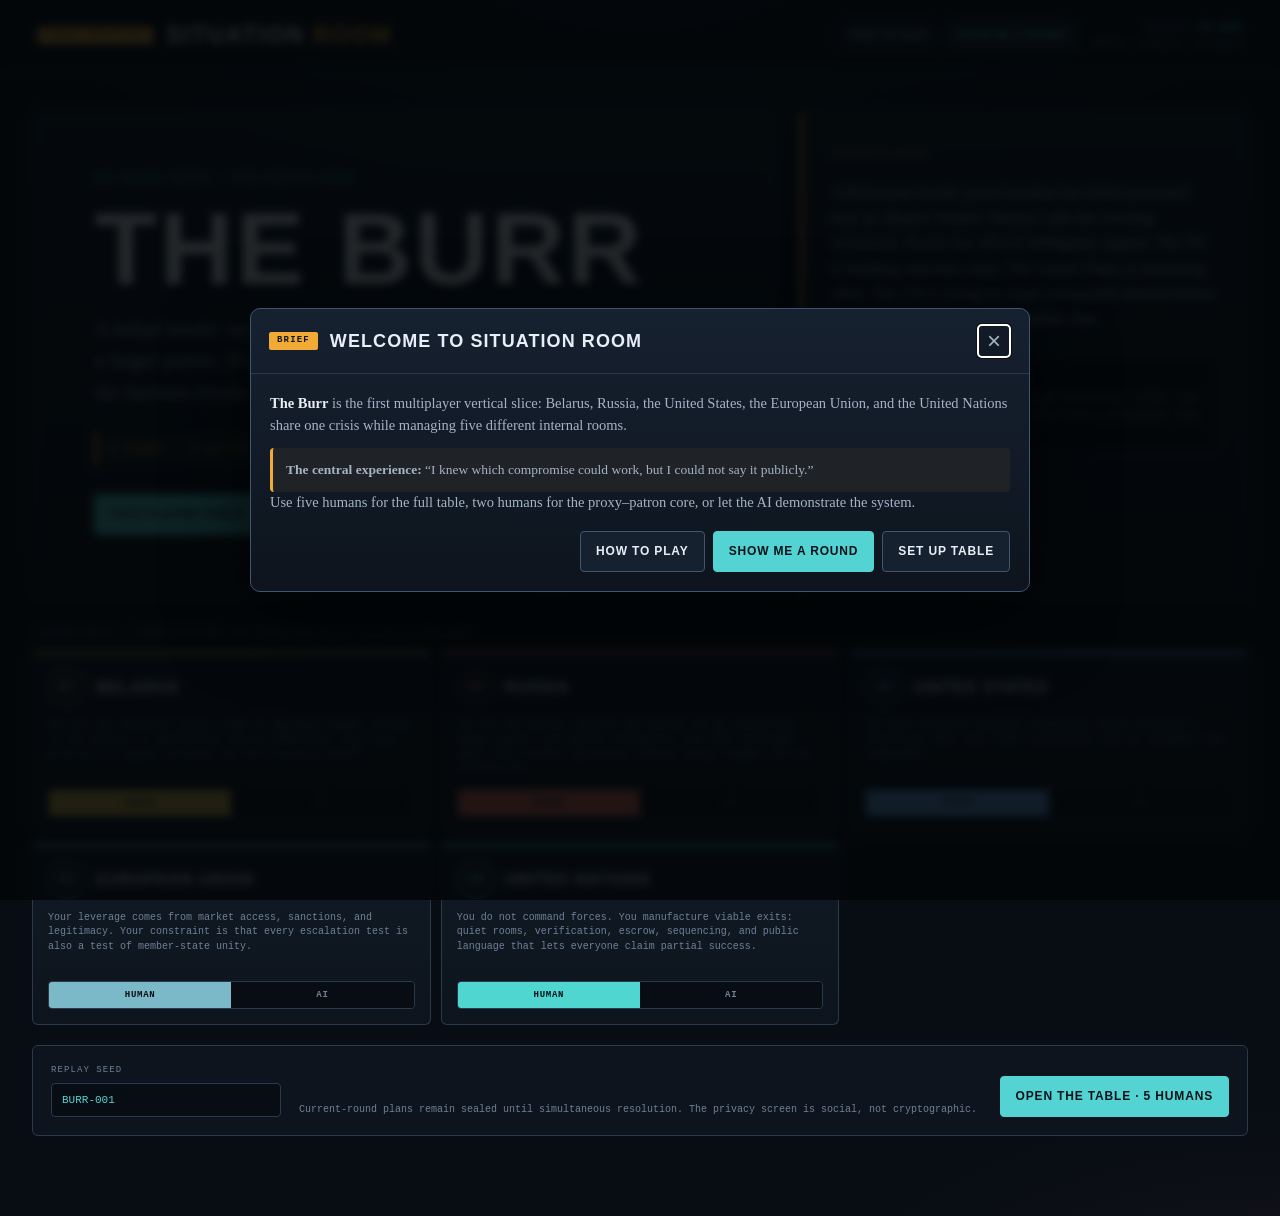
==== the-burr/index.html @ 06bac719 "Launch Situation Room public alpha" ====
<!DOCTYPE html>
<html lang="en">
<head>
  <meta charset="UTF-8">
  <meta name="viewport" content="width=device-width, initial-scale=1.0">
  <meta name="description" content="Situation Room: The Burr — a five-role pass-and-play crisis bargaining prototype.">
  <title>Situation Room — The Burr</title>
  <link rel="stylesheet" href="styles.css">
</head>
<body>
  <div class="scanlines" aria-hidden="true"></div>
  <header class="topbar">
    <a class="brand" href="../index.html" aria-label="Situation Room home">
      <span class="classification">TABLE PROTOTYPE</span>
      <span class="brand-title">Situation <b>Room</b></span>
    </a>
    <div class="top-actions">
      <button class="micro" id="btnHow" type="button">How to Play</button>
      <button class="micro accent" id="btnShowMe" type="button">Show Me a Round</button>
      <div class="status-box mono">
        SCENARIO <b>THE BURR</b><br>
        <span id="topStatus">SETUP · 5 ROLES · 6 ROUNDS</span>
      </div>
    </div>
  </header>

  <main class="shell">
    <section id="setupScreen" class="setup-screen">
      <div class="hero-grid">
        <div class="hero-copy">
          <div class="eyebrow mono">ONE SHARED CRISIS · FIVE PRIVATE ROOMS</div>
          <h1>The Burr</h1>
          <p>A lethal border incident lets a small proxy manufacture commitment from a larger patron. Every government must manage the world outside and the factions inside its own situation room.</p>
          <div class="formula mono">1 ladder · 2 actions · 3 factions · 4 assets · 6 rounds</div>
          <div class="hero-actions">
            <button class="primary" id="presetFive" type="button">Five-player table</button>
            <button class="secondary" id="presetTwo" type="button">Two-player quick start</button>
            <button class="secondary" id="presetObserver" type="button">Observer / all AI</button>
          </div>
        </div>
        <aside class="briefing-card">
          <span class="card-tag mono">SCENARIO BRIEF</span>
          <p>A Belarusian border patrol incident has killed personnel near an alliance frontier. Belarus calls the crossing existential. Russia has offered ambiguous support. The EU is building sanctions unity. The United States is reassuring allies. The UN is trying to create a reversible interval before public commitments weld the ladder shut.</p>
          <div class="briefing-callout">
            <b>The design test</b>
            <span>Can Belarus entrap Russia through incentives rather than scripted events—and can the table find a settlement that everyone can survive publicly?</span>
          </div>
        </aside>
      </div>

      <div class="section-label mono">Assign seats — human players use pass-and-play; AI fills the rest</div>
      <div id="roleSetup" class="role-setup"></div>

      <div class="setup-footer">
        <label class="seed-field mono">REPLAY SEED
          <input id="seedInput" type="text" value="BURR-001" maxlength="32" autocomplete="off">
        </label>
        <div class="setup-note">Current-round plans remain sealed until simultaneous resolution. The privacy screen is social, not cryptographic.</div>
        <button class="primary launch" id="btnStart" type="button">Open the table</button>
      </div>
    </section>

    <section id="gameScreen" class="game-screen" hidden>
      <div class="crisis-brief">
        <span class="tag mono">PUBLIC BOARD</span>
        <p><b>Table talk is open.</b> Public actions appear here after resolution. Private actions are visible only in the sending and receiving situation rooms unless they leak.</p>
      </div>

      <div class="dashboard">
        <section class="panel ladder-panel" id="ladderPanel">
          <div class="panel-head">
            <div><span class="kicker mono">SHARED RATCHET</span><h2>Escalation ladder</h2></div>
            <div class="metric"><span id="rungValue">3</span><small id="rungName">Border confrontation</small></div>
          </div>
          <div class="ladder" id="ladder"></div>
          <div class="ladder-note mono">Rungs above 5 weld behind a climb. A verified or face-saving package is needed to reopen them.</div>
        </section>

        <section class="panel actors-panel" id="actorsPanel">
          <div class="panel-head">
            <div><span class="kicker mono">PUBLIC POSTURES</span><h2>Actors at the table</h2></div>
            <span class="head-note mono">PRIVATE TRACKS HIDDEN</span>
          </div>
          <div id="publicRoles" class="public-roles"></div>
        </section>

        <section class="panel structure-panel" id="structurePanel">
          <div class="panel-head">
            <div><span class="kicker mono">STRUCTURAL PRESSURE</span><h2>Clocks and commitments</h2></div>
          </div>
          <div class="track-block">
            <div class="track-label mono"><span>Media heat</span><b id="mediaValue">2 / 8</b></div>
            <div class="bar"><i id="mediaBar"></i></div>
          </div>
          <div class="track-block">
            <div class="track-label mono"><span>Russia ↔ Belarus entanglement</span><b id="entanglementValue">2 / 5</b></div>
            <div class="bar entangle"><i id="entanglementBar"></i></div>
          </div>
          <div class="subhead mono">SELL-BY-DATE ASSETS</div>
          <div id="publicClocks" class="public-clocks"></div>
          <div class="subhead mono">PUBLIC COMMITMENT LEDGER</div>
          <div id="commitmentLedger" class="ledger"></div>
        </section>
      </div>

      <section class="round-console panel" id="roundConsole">
        <div class="round-copy">
          <span class="kicker mono">ROUND CONTROL</span>
          <h2 id="roundHeadline">Round 1 — negotiation window</h2>
          <p id="roundInstruction">Discuss openly. When ready, begin sealed planning. Each human player will receive the device in turn; AI plans are generated but remain hidden.</p>
        </div>
        <div class="round-actions">
          <button class="secondary" id="btnTimer" type="button">Start 2:00 table timer</button>
          <span class="timer mono" id="timerDisplay" hidden>02:00</span>
          <button class="primary" id="btnPlan" type="button">Begin sealed planning</button>
        </div>
      </section>

      <section class="panel log-panel" id="logPanel">
        <div class="panel-head">
          <div><span class="kicker mono">AUDIT TRAIL</span><h2>Public situation log</h2></div>
          <button class="micro" id="btnExport" type="button">Export replay</button>
        </div>
        <div id="publicLog" class="public-log"></div>
      </section>
    </section>
  </main>

  <div id="privacyLayer" class="privacy-layer" hidden>
    <div id="handoffCard" class="handoff-card">
      <span class="classification">PRIVATE HANDOFF</span>
      <div class="role-seal" id="handoffSeal">BY</div>
      <h2 id="handoffTitle">Pass the device to Belarus</h2>
      <p id="handoffText">Other players should look away. Current-round choices are simultaneous and will not be revealed until resolution.</p>
      <button class="primary" id="btnEnterRoom" type="button">Enter private room</button>
    </div>

    <div id="roomCard" class="room-card" hidden>
      <header class="room-head">
        <div>
          <span class="kicker mono">PRIVATE SITUATION ROOM</span>
          <h2 id="roomTitle">Belarus</h2>
          <p id="roomBrief"></p>
        </div>
        <div class="room-round mono" id="roomRound">ROUND 1 / 6</div>
      </header>
      <div class="room-grid">
        <section class="room-section" id="privateStateSection">
          <h3>Private state</h3>
          <div id="privateTracks" class="private-tracks"></div>
          <div class="subhead mono">TRUE STAKES · ONLY YOU SEE THIS</div>
          <div id="stakeTable" class="stake-table"></div>
          <div class="subhead mono">ASSET CLOCKS</div>
          <div id="assetTable" class="asset-table"></div>
        </section>

        <section class="room-section" id="factionSection">
          <h3>1 · Whose advice do you privilege?</h3>
          <p class="section-help">Following one faction relieves it. Ignored factions may accumulate pressure and eventually act without you.</p>
          <div id="factionChoices" class="choice-grid faction-grid"></div>
        </section>

        <section class="room-section" id="publicActionSection">
          <h3>2 · Public action</h3>
          <p class="section-help">Visible to everyone after simultaneous resolution. Public claims consume wiggle room and can become hollow if they expire unbacked.</p>
          <div id="publicChoices" class="choice-grid"></div>
        </section>

        <section class="room-section" id="privateActionSection">
          <h3>3 · Private action</h3>
          <p class="section-help">Visible only to participants unless it leaks. Matching private intentions can form a deal in the same round.</p>
          <div id="privateChoices" class="choice-grid"></div>
          <label id="targetWrap" class="target-wrap mono" hidden>PRIVATE TARGET
            <select id="targetSelect"></select>
          </label>
        </section>

        <section class="room-section inbox-section">
          <h3>Backchannel inbox</h3>
          <div id="privateInbox" class="inbox"></div>
        </section>
      </div>
      <div class="room-footer">
        <div id="roomError" class="room-error" role="alert"></div>
        <button class="secondary" id="btnLeaveRoom" type="button">Return to handoff</button>
        <button class="primary" id="btnSealPlan" type="button">Seal this plan</button>
      </div>
    </div>
  </div>

  <div id="modalLayer" class="modal-layer" hidden>
    <div class="modal" role="dialog" aria-modal="true" aria-labelledby="modalTitle">
      <header class="modal-head">
        <span class="classification">BRIEF</span>
        <h2 id="modalTitle">—</h2>
        <button class="close" id="modalClose" type="button" aria-label="Close dialog">×</button>
      </header>
      <div id="modalBody" class="modal-body"></div>
    </div>
  </div>

  <div id="tourLayer" class="tour-layer" hidden>
    <div class="tour-card" role="dialog" aria-labelledby="tourTitle">
      <div class="tour-meta">
        <span class="mono">OBSERVER WALKTHROUGH</span>
        <b id="tourCount" class="mono">1 / 6</b>
        <button class="close" id="tourClose" type="button" aria-label="End walkthrough">×</button>
      </div>
      <h2 id="tourTitle">—</h2>
      <p id="tourText"></p>
      <div class="tour-actions">
        <button class="secondary" id="tourBack" type="button">Back</button>
        <button class="primary" id="tourNext" type="button">Next</button>
      </div>
    </div>
  </div>

  <script src="engine.js"></script>
  <script src="app.js"></script>
</body>
</html>
---- the-burr/styles.css ----
:root{
  --bg:#080d13;
  --bg-2:#0d141d;
  --panel:#111a25;
  --panel-2:#162130;
  --panel-3:#1d2a3a;
  --line:#2a3a4d;
  --line-strong:#40566f;
  --ink:#e8eef5;
  --muted:#a5b4c5;
  --dim:#6e8197;
  --faint:#46586d;
  --amber:#f0aa35;
  --amber-dark:#8c6424;
  --cyan:#54d3d3;
  --cyan-dark:#2a7478;
  --red:#eb6049;
  --red-dark:#81382e;
  --green:#63bf82;
  --blue:#68a9e8;
  --shadow:0 24px 80px rgba(0,0,0,.62);
  --display:"Arial Narrow","Roboto Condensed","DIN Condensed",Arial,sans-serif;
  --body:Georgia,"Times New Roman",serif;
  --mono:ui-monospace,SFMono-Regular,Menlo,Monaco,Consolas,"Liberation Mono",monospace;
}

*{box-sizing:border-box;margin:0;padding:0}
html{background:var(--bg);color-scheme:dark;-webkit-text-size-adjust:100%}
body{
  min-height:100vh;
  overflow-x:hidden;
  color:var(--ink);
  font-family:var(--body);
  line-height:1.48;
  background:
    radial-gradient(1000px 520px at 50% -120px,rgba(35,75,106,.42),transparent 67%),
    radial-gradient(850px 500px at 100% 115%,rgba(60,34,55,.35),transparent 58%),
    var(--bg);
}
button,input,select{font:inherit}
button{color:inherit}
a{color:inherit}
[hidden]{display:none!important}
.mono{font-family:var(--mono)}
.scanlines{position:fixed;inset:0;z-index:1000;pointer-events:none;opacity:.35;background:repeating-linear-gradient(0deg,rgba(255,255,255,.012) 0 1px,transparent 1px 4px)}

.topbar{
  min-height:72px;
  display:flex;
  align-items:center;
  justify-content:space-between;
  gap:20px;
  padding:15px clamp(16px,3vw,42px);
  border-bottom:1px solid var(--line);
  background:rgba(8,13,19,.9);
  backdrop-filter:blur(12px);
  position:sticky;
  top:0;
  z-index:80;
}
.brand{display:flex;align-items:center;gap:13px;text-decoration:none;min-width:max-content}
.classification{
  display:inline-flex;align-items:center;justify-content:center;
  background:var(--amber);color:#111820;border-radius:2px;
  padding:3px 8px;font:700 9px/1.3 var(--mono);letter-spacing:.13em;text-transform:uppercase;
}
.brand-title{font:600 23px/1 var(--display);letter-spacing:.08em;text-transform:uppercase}
.brand-title b{color:var(--amber)}
.top-actions{display:flex;align-items:center;justify-content:flex-end;gap:9px;flex-wrap:wrap}
.status-box{font-size:9.5px;line-height:1.65;color:var(--dim);text-align:right;margin-left:8px}
.status-box b{color:var(--cyan);font-weight:600}

button{border:0}
.primary,.secondary,.micro,.close{
  cursor:pointer;transition:transform .16s ease,border-color .16s ease,background .16s ease,opacity .16s ease;
}
.primary,.secondary{
  min-height:41px;border-radius:4px;padding:10px 15px;
  font:600 12px/1 var(--display);letter-spacing:.07em;text-transform:uppercase;
}
.primary{background:var(--cyan);color:#091319;border:1px solid var(--cyan)}
.primary:hover:not(:disabled){transform:translateY(-1px);box-shadow:0 8px 25px rgba(84,211,211,.17)}
.secondary{background:var(--panel-2);border:1px solid var(--line-strong);color:var(--ink)}
.secondary:hover:not(:disabled){background:var(--panel-3);border-color:var(--muted);transform:translateY(-1px)}
button:disabled{opacity:.38;cursor:not-allowed;transform:none!important;box-shadow:none!important}
.micro{background:var(--panel);border:1px solid var(--line);border-radius:4px;padding:7px 9px;color:var(--muted);font:600 10px/1 var(--display);letter-spacing:.08em;text-transform:uppercase}
.micro:hover{border-color:var(--line-strong);color:var(--ink)}
.micro.accent{color:var(--cyan);border-color:var(--cyan-dark)}
.close{width:34px;height:34px;border:1px solid var(--line);border-radius:4px;background:var(--panel);color:var(--muted);font:24px/1 Arial}
.close:hover{border-color:var(--cyan-dark);color:var(--cyan)}

.shell{max-width:1500px;margin:0 auto;padding:clamp(20px,3vw,42px) clamp(14px,2.5vw,34px) 80px}
.setup-screen{animation:rise .45s ease-out}
@keyframes rise{from{opacity:0;transform:translateY(12px)}to{opacity:1;transform:none}}
.hero-grid{display:grid;grid-template-columns:minmax(0,1.25fr) minmax(320px,.75fr);gap:22px;margin-bottom:30px}
.hero-copy,.briefing-card,.panel,.crisis-brief{
  background:linear-gradient(180deg,rgba(19,29,41,.97),rgba(11,17,25,.98));
  border:1px solid var(--line);border-radius:8px;
}
.hero-copy{padding:clamp(26px,4.8vw,64px);position:relative;overflow:hidden}
.hero-copy::after{content:"";position:absolute;width:360px;height:360px;right:-155px;bottom:-180px;border:1px solid rgba(84,211,211,.18);border-radius:50%;box-shadow:0 0 0 38px rgba(84,211,211,.025),0 0 0 78px rgba(84,211,211,.018)}
.eyebrow,.kicker{font-size:9px;letter-spacing:.16em;color:var(--cyan);text-transform:uppercase}
.hero-copy h1{font:700 clamp(52px,8vw,104px)/.92 var(--display);letter-spacing:.025em;text-transform:uppercase;margin:16px 0 18px;position:relative;z-index:1}
.hero-copy>p{max-width:760px;color:var(--muted);font-size:clamp(16px,1.8vw,21px);line-height:1.48;position:relative;z-index:1}
.formula{display:inline-flex;margin-top:24px;padding:9px 12px;border-left:3px solid var(--amber);background:rgba(240,170,53,.06);color:var(--amber);font-size:11px;letter-spacing:.07em;position:relative;z-index:1}
.hero-actions{display:flex;gap:9px;flex-wrap:wrap;margin-top:28px;position:relative;z-index:1}
.briefing-card{padding:28px;position:relative;border-left:3px solid var(--amber)}
.card-tag{display:inline-block;color:var(--amber);font-size:9px;letter-spacing:.17em;margin-bottom:18px}
.briefing-card>p{color:var(--muted);font-size:16px;line-height:1.58}
.briefing-callout{margin-top:24px;padding:14px 15px;background:var(--bg);border:1px solid var(--line);border-radius:5px}
.briefing-callout b{display:block;font:600 13px var(--display);text-transform:uppercase;letter-spacing:.06em;color:var(--ink);margin-bottom:5px}
.briefing-callout span{display:block;color:var(--dim);font:10.5px/1.55 var(--mono)}
.section-label,.subhead{font-size:9px;letter-spacing:.15em;text-transform:uppercase;color:var(--dim)}
.section-label{margin:0 0 10px 4px}
.role-setup{display:grid;grid-template-columns:repeat(5,minmax(190px,1fr));gap:10px}
.setup-role{background:linear-gradient(180deg,var(--panel),var(--bg-2));border:1px solid var(--line);border-top:3px solid var(--role-accent);border-radius:6px;padding:15px;min-width:0}
.setup-role-top{display:flex;align-items:center;gap:10px}
.role-badge,.role-seal{width:38px;height:38px;display:flex;align-items:center;justify-content:center;border:1px solid var(--role-accent);border-radius:50%;color:var(--role-accent);background:rgba(255,255,255,.025);font:700 12px var(--mono)}
.setup-role h3{font:600 16px var(--display);letter-spacing:.05em;text-transform:uppercase}
.setup-role p{color:var(--dim);font:10px/1.45 var(--mono);margin:12px 0;min-height:58px}
.seat-toggle{display:flex;border:1px solid var(--line);border-radius:4px;overflow:hidden}
.seat-toggle button{flex:1;padding:8px 5px;background:var(--bg);color:var(--dim);font:600 9px var(--mono);letter-spacing:.08em;text-transform:uppercase;cursor:pointer}
.seat-toggle button.active{background:var(--role-accent);color:#081017}
.setup-footer{display:grid;grid-template-columns:230px 1fr auto;gap:18px;align-items:end;margin-top:20px;padding:18px;border:1px solid var(--line);border-radius:6px;background:var(--bg-2)}
.seed-field{font-size:9px;letter-spacing:.12em;color:var(--dim)}
.seed-field input{display:block;width:100%;margin-top:6px;border:1px solid var(--line);border-radius:4px;background:var(--bg);color:var(--cyan);padding:10px;font:11px var(--mono);outline:none}
.seed-field input:focus{border-color:var(--cyan-dark)}
.setup-note{color:var(--dim);font:10px/1.5 var(--mono)}
.launch{min-width:180px}

.game-screen{animation:rise .35s ease-out}
.crisis-brief{position:relative;padding:15px 18px 14px;border-left:3px solid var(--cyan);margin-bottom:14px}
.crisis-brief .tag{position:absolute;left:15px;top:-8px;background:var(--bg);padding:0 7px;font-size:8px;letter-spacing:.16em;color:var(--cyan)}
.crisis-brief p{color:var(--muted);font-size:14.5px}.crisis-brief b{color:var(--ink)}
.dashboard{display:grid;grid-template-columns:300px minmax(0,1fr) 330px;gap:14px;align-items:start}
.panel{overflow:hidden}
.panel-head{min-height:66px;display:flex;align-items:center;justify-content:space-between;gap:16px;padding:12px 15px;border-bottom:1px solid var(--line);background:var(--panel-2)}
.panel-head h2,.round-console h2{font:600 17px/1.1 var(--display);text-transform:uppercase;letter-spacing:.055em;margin-top:4px}
.head-note{font-size:8px;color:var(--faint);letter-spacing:.12em;text-align:right}
.metric{text-align:right}.metric>span{display:block;font:700 32px/1 var(--display);color:var(--amber)}.metric small{display:block;color:var(--dim);font:8px var(--mono);text-transform:uppercase;margin-top:4px;max-width:120px}
.ladder{display:flex;flex-direction:column-reverse;gap:3px;padding:13px}
.rung{position:relative;min-height:34px;display:flex;align-items:center;gap:8px;padding:6px 9px;border:1px solid var(--line);border-radius:3px;background:var(--bg-2)}
.rung .num{width:21px;color:var(--faint);font:9px var(--mono);text-align:center}
.rung .name{font:600 10.5px var(--display);text-transform:uppercase;letter-spacing:.045em;color:var(--dim)}
.rung.reached{background:linear-gradient(90deg,rgba(240,170,53,.09),var(--panel));border-color:var(--amber-dark)}
.rung.reached .name{color:var(--muted)}
.rung.current{border-color:var(--amber);box-shadow:0 0 0 1px var(--amber),0 0 22px rgba(240,170,53,.24)}
.rung.current .name{color:var(--amber)}
.rung.hot.reached{background:linear-gradient(90deg,rgba(235,96,73,.12),var(--panel));border-color:var(--red-dark)}
.rung.hot.current{border-color:var(--red);box-shadow:0 0 0 1px var(--red),0 0 22px rgba(235,96,73,.25)}
.rung.hot.current .name{color:var(--red)}
.rung .lock{margin-left:auto;color:var(--red);font:8px var(--mono);letter-spacing:.06em}
.rung.locked{border-style:dashed}.rung.locked::after{content:"";position:absolute;inset:0;pointer-events:none;background:repeating-linear-gradient(45deg,transparent 0 6px,rgba(235,96,73,.045) 6px 8px)}
.ladder-note{padding:0 14px 14px;color:var(--faint);font-size:8.5px;line-height:1.45}
.public-roles{display:grid;grid-template-columns:repeat(5,minmax(145px,1fr));gap:1px;background:var(--line)}
.public-role{min-height:240px;background:var(--bg-2);padding:14px;display:flex;flex-direction:column;border-top:3px solid var(--role-accent)}
.public-role-top{display:flex;align-items:center;gap:8px}.public-role .role-badge{width:32px;height:32px;font-size:10px}
.public-role h3{font:600 13px var(--display);letter-spacing:.05em;text-transform:uppercase}
.public-role .seat{margin-left:auto;color:var(--faint);font:8px var(--mono);text-transform:uppercase}
.stability{display:inline-flex;align-items:center;gap:5px;margin-top:13px;color:var(--dim);font:8px var(--mono);text-transform:uppercase;letter-spacing:.08em}
.stability i{width:7px;height:7px;border-radius:50%;background:var(--green)}
.stability.strained i{background:var(--amber)}.stability.critical i,.stability.collapsed i{background:var(--red)}
.posture{margin-top:14px;padding:10px;background:var(--bg);border:1px solid var(--line);border-radius:4px;min-height:72px}
.posture .label{color:var(--faint);font:8px var(--mono);letter-spacing:.1em;text-transform:uppercase}
.posture .issue{font:600 11px var(--display);text-transform:uppercase;margin-top:4px}
.posture .tier{display:inline-flex;margin-top:6px;border:1px solid var(--line-strong);border-radius:10px;padding:2px 7px;color:var(--muted);font:700 8px var(--mono)}
.posture .tier.t3{color:var(--red);border-color:var(--red-dark)}.posture .tier.t2{color:var(--amber);border-color:var(--amber-dark)}.posture .tier.t1{color:var(--blue)}
.visible-action{margin-top:auto;padding-top:13px;color:var(--dim);font:9px/1.45 var(--mono)}
.visible-action b{display:block;color:var(--muted);font-weight:500;margin-bottom:3px}
.public-stat{display:flex;justify-content:space-between;margin-top:8px;color:var(--faint);font:8px var(--mono)}.public-stat b{color:var(--muted)}
.structure-panel{padding-bottom:13px}.track-block{padding:14px 15px 3px}.track-label{display:flex;justify-content:space-between;gap:10px;color:var(--dim);font-size:8.5px;text-transform:uppercase;letter-spacing:.08em}.track-label b{color:var(--muted)}
.bar{height:7px;border-radius:10px;background:var(--bg);border:1px solid var(--line);overflow:hidden;margin-top:7px}.bar i{display:block;height:100%;width:25%;background:linear-gradient(90deg,var(--amber),var(--red));transition:width .35s}.bar.entangle i{background:linear-gradient(90deg,var(--cyan-dark),var(--red))}
.structure-panel .subhead{margin:17px 15px 7px}
.public-clocks{display:grid;grid-template-columns:1fr 1fr;gap:7px;padding:0 15px}
.clock-card{padding:9px;background:var(--bg);border:1px solid var(--line);border-radius:4px}.clock-card .name{color:var(--muted);font:8.5px/1.35 var(--mono)}.clock-pips{display:flex;gap:3px;margin-top:7px}.clock-pips i{width:16px;height:5px;border-radius:2px;background:var(--line)}.clock-pips i.on{background:var(--cyan)}.clock-card.expiring .clock-pips i.on{background:var(--amber)}.clock-card.dead .name{color:var(--red)}
.ledger{margin:0 15px;border:1px solid var(--line);border-radius:4px;max-height:190px;overflow:auto}.ledger-item{padding:8px 9px;border-bottom:1px solid rgba(42,58,77,.6);color:var(--dim);font:8.5px/1.45 var(--mono)}.ledger-item:last-child{border-bottom:0}.ledger-item b{color:var(--cyan);font-weight:600}

.round-console{display:flex;align-items:center;justify-content:space-between;gap:24px;margin-top:14px;padding:17px 18px;border-left:3px solid var(--amber)}
.round-copy p{color:var(--dim);font-size:13px;max-width:900px;margin-top:5px}.round-actions{display:flex;align-items:center;justify-content:flex-end;gap:9px;flex-wrap:wrap;min-width:max-content}.timer{color:var(--amber);font-size:16px;padding:0 5px}
.log-panel{margin-top:14px}.public-log{max-height:360px;overflow:auto}.log-line{display:grid;grid-template-columns:45px 74px 1fr;gap:8px;padding:8px 14px;border-bottom:1px solid rgba(42,58,77,.55);font:10.5px/1.5 var(--mono);color:var(--dim)}.log-line .round{color:var(--faint)}.log-line .type{text-transform:uppercase;letter-spacing:.07em;color:var(--muted)}.log-line.escalation{color:#efb065}.log-line.deescalation,.log-line.deal{color:var(--cyan)}.log-line.leak,.log-line.warning,.log-line.damage{color:#f19d8e}.log-line.room{color:var(--amber)}

.privacy-layer{position:fixed;inset:0;z-index:300;background:rgba(4,7,10,.97);padding:18px;overflow:auto;display:flex;align-items:center;justify-content:center}
.handoff-card{width:min(540px,100%);text-align:center;background:linear-gradient(180deg,var(--panel-2),var(--bg-2));border:1px solid var(--line-strong);border-radius:10px;padding:34px;box-shadow:var(--shadow)}
.handoff-card .role-seal{width:82px;height:82px;margin:24px auto 18px;font-size:22px;--role-accent:var(--cyan)}
.handoff-card h2{font:600 26px var(--display);letter-spacing:.055em;text-transform:uppercase}.handoff-card p{color:var(--dim);font-size:14px;max-width:410px;margin:10px auto 23px}.handoff-card .primary{width:100%}
.room-card{width:min(1280px,100%);margin:auto;background:linear-gradient(180deg,var(--panel),var(--bg-2));border:1px solid var(--line-strong);border-radius:10px;box-shadow:var(--shadow);overflow:hidden}
.room-head{display:flex;align-items:flex-start;justify-content:space-between;gap:20px;padding:20px 22px;border-bottom:1px solid var(--line);background:var(--panel-2);border-top:4px solid var(--role-accent)}
.room-head h2{font:600 28px var(--display);text-transform:uppercase;letter-spacing:.06em;margin:4px 0}.room-head p{max-width:870px;color:var(--muted);font-size:14px}.room-round{font-size:9px;color:var(--cyan);white-space:nowrap}
.room-grid{display:grid;grid-template-columns:1fr 1fr;gap:1px;background:var(--line)}
.room-section{background:var(--bg-2);padding:18px 20px;min-width:0}.room-section h3{font:600 15px var(--display);text-transform:uppercase;letter-spacing:.06em;margin-bottom:6px}.section-help{color:var(--dim);font:9.5px/1.5 var(--mono);margin-bottom:12px}.private-tracks{display:grid;grid-template-columns:repeat(4,1fr);gap:7px;margin-bottom:16px}.private-track{background:var(--bg);border:1px solid var(--line);border-radius:4px;padding:9px}.private-track .key{color:var(--faint);font:8px var(--mono);text-transform:uppercase;letter-spacing:.08em}.private-track .value{font:600 22px var(--display);color:var(--amber);margin-top:3px}.private-track small{color:var(--dim);font:8px var(--mono)}
.room-section .subhead{margin:15px 0 7px}.stake-table,.asset-table{border:1px solid var(--line);border-radius:4px;overflow:hidden}.stake-row,.asset-row{display:grid;grid-template-columns:1.3fr .7fr 1fr;gap:1px;background:var(--line)}.stake-row>div,.asset-row>div{background:var(--bg);padding:8px 9px;font:9px/1.4 var(--mono);color:var(--dim)}.stake-row.head>div,.asset-row.head>div{background:var(--panel-2);color:var(--faint);font-size:8px;text-transform:uppercase;letter-spacing:.08em}.stake-row .stake-name,.asset-row .asset-name{color:var(--muted)}.temp-chip{display:inline-flex;border:1px solid var(--line-strong);border-radius:10px;padding:2px 7px;font:700 8px var(--mono)}.temp-chip.t3{color:var(--red);border-color:var(--red-dark)}.temp-chip.t2{color:var(--amber);border-color:var(--amber-dark)}.temp-chip.t1{color:var(--blue)}
.asset-row{grid-template-columns:1.1fr .65fr 1.35fr}.asset-row .clock-pips{margin:2px 0 0}.asset-row .desc{font-size:8px;color:var(--faint)}
.choice-grid{display:grid;grid-template-columns:1fr 1fr;gap:8px}.faction-grid{grid-template-columns:repeat(3,1fr)}
.choice-card{position:relative;text-align:left;background:var(--bg);border:1px solid var(--line);border-radius:5px;padding:12px;cursor:pointer;min-height:112px;transition:background .15s,border-color .15s,transform .15s}.choice-card:hover:not(.disabled){background:var(--panel);border-color:var(--line-strong);transform:translateY(-1px)}.choice-card.selected{border-color:var(--cyan);box-shadow:0 0 0 1px var(--cyan),0 0 18px rgba(84,211,211,.12)}.choice-card.disabled{opacity:.38;cursor:not-allowed}.choice-card .choice-title{display:block;color:var(--ink);font:600 12px/1.25 var(--display);text-transform:uppercase;letter-spacing:.05em;padding-right:18px}.choice-card .choice-desc{display:block;color:var(--dim);font:9px/1.45 var(--mono);margin-top:7px}.choice-card .choice-meta{display:flex;gap:5px;flex-wrap:wrap;margin-top:9px}.meta-chip{border:1px solid var(--line);border-radius:9px;padding:2px 6px;color:var(--faint);font:700 7px var(--mono);text-transform:uppercase}.meta-chip.hawk{color:#e88a75}.meta-chip.statesman{color:var(--cyan)}.meta-chip.survival{color:var(--amber)}.meta-chip.cost{color:var(--red)}
.faction-pressure{display:flex;gap:3px;margin-top:9px}.faction-pressure i{height:4px;flex:1;background:var(--line);border-radius:2px}.faction-pressure i.on{background:var(--amber)}.faction-pressure i.max{background:var(--red)}
.target-wrap{display:block;margin-top:10px;color:var(--dim);font-size:8px;letter-spacing:.12em}.target-wrap select{display:block;width:100%;margin-top:6px;background:var(--bg);border:1px solid var(--line);border-radius:4px;color:var(--cyan);padding:9px;font:10px var(--mono)}
.inbox-section{grid-column:1/3}.inbox{border:1px solid var(--line);border-radius:4px;max-height:170px;overflow:auto}.inbox-empty,.inbox-item{padding:8px 10px;color:var(--dim);font:9px/1.5 var(--mono);border-bottom:1px solid rgba(42,58,77,.55)}.inbox-item:last-child,.inbox-empty:last-child{border-bottom:0}.inbox-item b{color:var(--cyan);font-weight:600}.inbox-item.internal{color:var(--amber)}
.room-footer{display:flex;align-items:center;justify-content:flex-end;gap:9px;padding:14px 20px;border-top:1px solid var(--line);background:var(--panel-2)}.room-error{margin-right:auto;color:#f1a091;font:9px/1.45 var(--mono);max-width:600px}

.modal-layer{position:fixed;inset:0;z-index:400;background:rgba(3,6,9,.86);backdrop-filter:blur(4px);padding:18px;display:flex;align-items:center;justify-content:center}.modal{width:min(780px,100%);max-height:90vh;overflow:auto;background:linear-gradient(180deg,var(--panel-2),var(--bg-2));border:1px solid var(--line-strong);border-radius:10px;box-shadow:var(--shadow)}.modal-head{display:flex;align-items:center;gap:12px;padding:15px 18px;border-bottom:1px solid var(--line)}.modal-head h2{font:600 18px var(--display);text-transform:uppercase;letter-spacing:.06em;flex:1}.modal-body{padding:19px}.modal-body p{color:var(--muted);font-size:14.5px;margin-bottom:12px}.modal-body p b{color:var(--ink)}.modal-body h3{font:600 15px var(--display);text-transform:uppercase;letter-spacing:.05em;margin:18px 0 7px}.modal-body ul{margin:7px 0 14px 20px;color:var(--muted)}.modal-body li{margin:5px 0}.how-grid{display:grid;grid-template-columns:1fr 1fr;gap:8px;margin:12px 0}.how-card{padding:11px;border:1px solid var(--line);border-radius:5px;background:var(--bg)}.how-card b{display:block;color:var(--cyan);font:600 11px var(--display);text-transform:uppercase;letter-spacing:.05em;margin-bottom:4px}.how-card span{color:var(--dim);font:9px/1.5 var(--mono)}.worked{border-left:3px solid var(--amber);background:rgba(240,170,53,.06);padding:12px 13px;border-radius:4px;color:var(--muted);font-size:13.5px}.modal-actions{display:flex;justify-content:flex-end;gap:8px;flex-wrap:wrap;margin-top:17px}.resolution-grid{display:grid;grid-template-columns:repeat(3,1fr);gap:8px;margin:12px 0}.resolution-stat{padding:12px;background:var(--bg);border:1px solid var(--line);border-radius:4px;text-align:center}.resolution-stat .num{display:block;font:700 30px var(--display);color:var(--amber)}.resolution-stat .lbl{display:block;color:var(--dim);font:8px var(--mono);text-transform:uppercase;letter-spacing:.08em}.score-table{display:grid;grid-template-columns:1.1fr repeat(4,.75fr);gap:1px;background:var(--line);border:1px solid var(--line);border-radius:5px;overflow:hidden}.score-table>div{background:var(--bg);padding:8px 9px;font:9px var(--mono);color:var(--dim)}.score-table .head{background:var(--panel-2);font-size:8px;text-transform:uppercase;letter-spacing:.07em;color:var(--faint)}.score-table .role{color:var(--ink)}.world-score{text-align:center;padding:16px}.world-score .num{font:700 58px/1 var(--display);color:var(--cyan)}.world-score .lbl{color:var(--dim);font:8px var(--mono);text-transform:uppercase;letter-spacing:.12em;margin-top:5px}.reveal-list{border:1px solid var(--line);border-radius:5px;overflow:hidden}.reveal-role{padding:11px;border-bottom:1px solid var(--line)}.reveal-role:last-child{border-bottom:0}.reveal-role h4{font:600 12px var(--display);text-transform:uppercase;letter-spacing:.05em;margin-bottom:6px}.reveal-role .stake-summary{color:var(--dim);font:8.5px/1.55 var(--mono)}

.tour-layer{position:fixed;inset:0;z-index:450;pointer-events:none}.tour-card{position:fixed;left:50%;bottom:18px;transform:translateX(-50%);pointer-events:auto;width:min(680px,calc(100vw - 24px));padding:16px 18px;background:linear-gradient(180deg,var(--panel-2),var(--bg-2));border:1px solid var(--cyan-dark);border-left:4px solid var(--cyan);border-radius:8px;box-shadow:var(--shadow)}.tour-meta{display:flex;align-items:center;gap:10px;color:var(--cyan);font-size:8px;letter-spacing:.13em}.tour-meta b{margin-left:auto;color:var(--dim)}.tour-meta .close{width:29px;height:29px;font-size:19px}.tour-card h2{font:600 18px var(--display);text-transform:uppercase;letter-spacing:.055em;margin:8px 0 5px}.tour-card p{color:var(--muted);font-size:14px}.tour-actions{display:flex;justify-content:flex-end;gap:8px;margin-top:12px}.tour-focus{position:relative!important;z-index:440!important;outline:3px solid var(--cyan)!important;outline-offset:4px!important;box-shadow:0 0 0 10px rgba(84,211,211,.11),0 0 35px rgba(84,211,211,.3)!important}

@media(max-width:1280px){
  .dashboard{grid-template-columns:280px 1fr}.structure-panel{grid-column:1/3}.public-clocks{grid-template-columns:repeat(4,1fr)}
  .public-roles{grid-template-columns:repeat(5,minmax(130px,1fr))}
  .role-setup{grid-template-columns:repeat(3,1fr)}
}
@media(max-width:900px){
  .topbar{position:relative}.status-box{display:none}
  .hero-grid{grid-template-columns:1fr}.role-setup{grid-template-columns:1fr 1fr}.setup-footer{grid-template-columns:1fr}.launch{width:100%}
  .dashboard{grid-template-columns:1fr}.structure-panel{grid-column:auto}.actors-panel{order:-1}.public-roles{grid-template-columns:1fr 1fr}.public-role{min-height:210px}.ladder{display:grid;grid-template-columns:repeat(11,1fr);gap:3px;overflow:auto}.rung{min-width:66px;min-height:90px;flex-direction:column-reverse;align-items:flex-start;justify-content:flex-start}.rung .num{width:auto}.rung .lock{margin:0;writing-mode:vertical-rl}.round-console{align-items:flex-start;flex-direction:column}.round-actions{width:100%;justify-content:flex-start}
  .room-grid{grid-template-columns:1fr}.inbox-section{grid-column:auto}.faction-grid{grid-template-columns:1fr}.choice-grid{grid-template-columns:1fr 1fr}
}
@media(max-width:620px){
  .topbar{align-items:flex-start;padding:13px 14px}.brand{align-items:flex-start;flex-direction:column;gap:7px}.brand-title{font-size:19px}.top-actions{gap:6px}.micro{padding:7px;font-size:8px}
  .shell{padding:16px 10px 60px}.hero-copy,.briefing-card{padding:22px}.hero-copy h1{font-size:55px}.hero-actions>*{width:100%}.role-setup{grid-template-columns:1fr}.setup-role p{min-height:auto}.setup-footer{padding:13px}
  .public-roles{grid-template-columns:1fr}.public-role{min-height:auto}.public-clocks{grid-template-columns:1fr 1fr}.panel-head{min-height:60px}.round-actions{min-width:0}.round-actions>*{width:100%}.timer{text-align:center}
  .log-line{grid-template-columns:38px 60px 1fr;padding:7px 9px;font-size:8.5px}
  .privacy-layer{padding:7px;align-items:flex-start}.handoff-card{margin:auto;padding:25px 18px}.room-head{flex-direction:column;padding:16px}.room-section{padding:15px}.private-tracks{grid-template-columns:1fr 1fr}.choice-grid{grid-template-columns:1fr}.room-footer{position:sticky;bottom:0;flex-wrap:wrap;padding:10px}.room-error{width:100%;order:-1}.room-footer button{flex:1}.stake-row,.asset-row{grid-template-columns:1fr}.stake-row.head,.asset-row.head{display:none}.stake-row>div,.asset-row>div{padding:7px}.stake-row>div::before,.asset-row>div::before{display:block;color:var(--faint);font:7px var(--mono);text-transform:uppercase;letter-spacing:.08em;margin-bottom:2px}.stake-row>div:nth-child(1)::before{content:"Issue"}.stake-row>div:nth-child(2)::before{content:"True temperature"}.stake-row>div:nth-child(3)::before{content:"Sacrifice ceiling"}.asset-row>div:nth-child(1)::before{content:"Asset"}.asset-row>div:nth-child(2)::before{content:"Clock"}.asset-row>div:nth-child(3)::before{content:"Meaning"}
  .how-grid,.resolution-grid{grid-template-columns:1fr}.score-table{grid-template-columns:1fr 1fr}.score-table .head:nth-child(n+3){display:none}.tour-card{bottom:7px}.tour-card p{font-size:12.5px}.tour-focus{outline-offset:2px!important}
}
@media(prefers-reduced-motion:reduce){*{animation:none!important;transition:none!important;scroll-behavior:auto!important}.scanlines{display:none}}
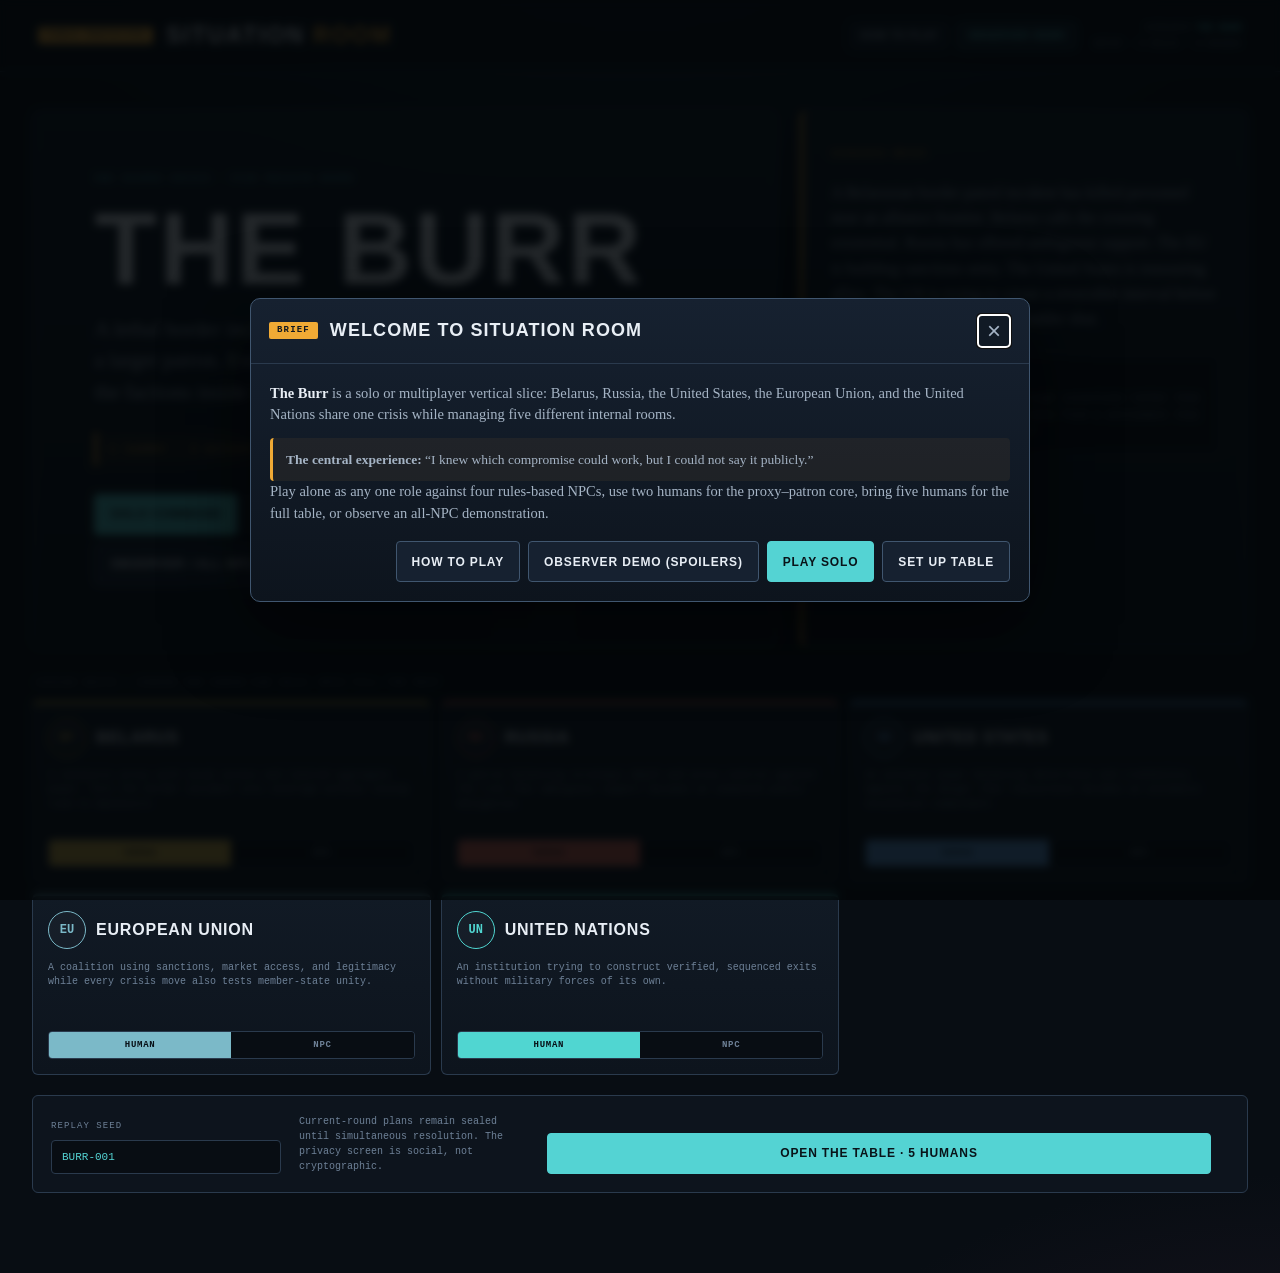
==== commit 92fb67a7: "Add deterministic solo command mode" ====
--- a/the-burr/index.html
+++ b/the-burr/index.html
@@ -3,7 +3,7 @@
 <head>
   <meta charset="UTF-8">
   <meta name="viewport" content="width=device-width, initial-scale=1.0">
-  <meta name="description" content="Situation Room: The Burr — a five-role pass-and-play crisis bargaining prototype.">
+  <meta name="description" content="Situation Room: The Burr — a five-role solo or pass-and-play crisis bargaining prototype.">
   <title>Situation Room — The Burr</title>
   <link rel="stylesheet" href="styles.css">
 </head>
@@ -16,7 +16,7 @@
     </a>
     <div class="top-actions">
       <button class="micro" id="btnHow" type="button">How to Play</button>
-      <button class="micro accent" id="btnShowMe" type="button">Show Me a Round</button>
+      <button class="micro accent" id="btnShowMe" type="button">Observer Demo</button>
       <div class="status-box mono">
         SCENARIO <b>THE BURR</b><br>
         <span id="topStatus">SETUP · 5 ROLES · 6 ROUNDS</span>
@@ -33,9 +33,10 @@
           <p>A lethal border incident lets a small proxy manufacture commitment from a larger patron. Every government must manage the world outside and the factions inside its own situation room.</p>
           <div class="formula mono">1 ladder · 2 actions · 3 factions · 4 assets · 6 rounds</div>
           <div class="hero-actions">
-            <button class="primary" id="presetFive" type="button">Five-player table</button>
+            <button class="primary" id="presetSolo" type="button">Solo command</button>
+            <button class="secondary" id="presetFive" type="button">Five-player table</button>
             <button class="secondary" id="presetTwo" type="button">Two-player quick start</button>
-            <button class="secondary" id="presetObserver" type="button">Observer / all AI</button>
+            <button class="secondary" id="presetObserver" type="button">Observer / all NPCs</button>
           </div>
         </div>
         <aside class="briefing-card">
@@ -48,14 +49,17 @@
         </aside>
       </div>
 
-      <div class="section-label mono">Assign seats — human players use pass-and-play; AI fills the rest</div>
+      <div class="section-label mono">Assign seats — choose one human for solo; NPCs fill the rest</div>
       <div id="roleSetup" class="role-setup"></div>
 
       <div class="setup-footer">
         <label class="seed-field mono">REPLAY SEED
           <input id="seedInput" type="text" value="BURR-001" maxlength="32" autocomplete="off">
         </label>
-        <div class="setup-note">Current-round plans remain sealed until simultaneous resolution. The privacy screen is social, not cryptographic.</div>
+        <label class="solo-role-field mono" id="soloRoleField" hidden>YOUR SOLO ROLE
+          <select id="soloRoleSelect" aria-label="Choose your solo role"></select>
+        </label>
+        <div class="setup-note" id="setupNote">Current-round plans remain sealed until simultaneous resolution. The privacy screen is social, not cryptographic.</div>
         <button class="primary launch" id="btnStart" type="button">Open the table</button>
       </div>
     </section>
@@ -63,7 +67,7 @@
     <section id="gameScreen" class="game-screen" hidden>
       <div class="crisis-brief">
         <span class="tag mono">PUBLIC BOARD</span>
-        <p><b>Table talk is open.</b> Public actions appear here after resolution. Private actions are visible only in the sending and receiving situation rooms unless they leak.</p>
+        <p id="crisisBriefText"><b>Table talk is open.</b> Public actions appear here after resolution. Private actions are visible only in the sending and receiving situation rooms unless they leak.</p>
       </div>
 
       <div class="dashboard">
@@ -107,7 +111,7 @@
         <div class="round-copy">
           <span class="kicker mono">ROUND CONTROL</span>
           <h2 id="roundHeadline">Round 1 — negotiation window</h2>
-          <p id="roundInstruction">Discuss openly. When ready, begin sealed planning. Each human player will receive the device in turn; AI plans are generated but remain hidden.</p>
+          <p id="roundInstruction">Discuss openly. When ready, begin sealed planning. Each human player will receive the device in turn; NPC plans are generated but remain hidden.</p>
         </div>
         <div class="round-actions">
           <button class="secondary" id="btnTimer" type="button">Start 2:00 table timer</button>
--- a/the-burr/styles.css
+++ b/the-burr/styles.css
@@ -121,10 +121,10 @@
 .seat-toggle{display:flex;border:1px solid var(--line);border-radius:4px;overflow:hidden}
 .seat-toggle button{flex:1;padding:8px 5px;background:var(--bg);color:var(--dim);font:600 9px var(--mono);letter-spacing:.08em;text-transform:uppercase;cursor:pointer}
 .seat-toggle button.active{background:var(--role-accent);color:#081017}
-.setup-footer{display:grid;grid-template-columns:230px 1fr auto;gap:18px;align-items:end;margin-top:20px;padding:18px;border:1px solid var(--line);border-radius:6px;background:var(--bg-2)}
-.seed-field{font-size:9px;letter-spacing:.12em;color:var(--dim)}
-.seed-field input{display:block;width:100%;margin-top:6px;border:1px solid var(--line);border-radius:4px;background:var(--bg);color:var(--cyan);padding:10px;font:11px var(--mono);outline:none}
-.seed-field input:focus{border-color:var(--cyan-dark)}
+.setup-footer{display:grid;grid-template-columns:230px 230px 1fr auto;gap:18px;align-items:end;margin-top:20px;padding:18px;border:1px solid var(--line);border-radius:6px;background:var(--bg-2)}
+.seed-field,.solo-role-field{font-size:9px;letter-spacing:.12em;color:var(--dim)}
+.seed-field input,.solo-role-field select{display:block;width:100%;margin-top:6px;border:1px solid var(--line);border-radius:4px;background:var(--bg);color:var(--cyan);padding:10px;font:11px var(--mono);outline:none}
+.seed-field input:focus,.solo-role-field select:focus{border-color:var(--cyan-dark)}
 .setup-note{color:var(--dim);font:10px/1.5 var(--mono)}
 .launch{min-width:180px}
 
